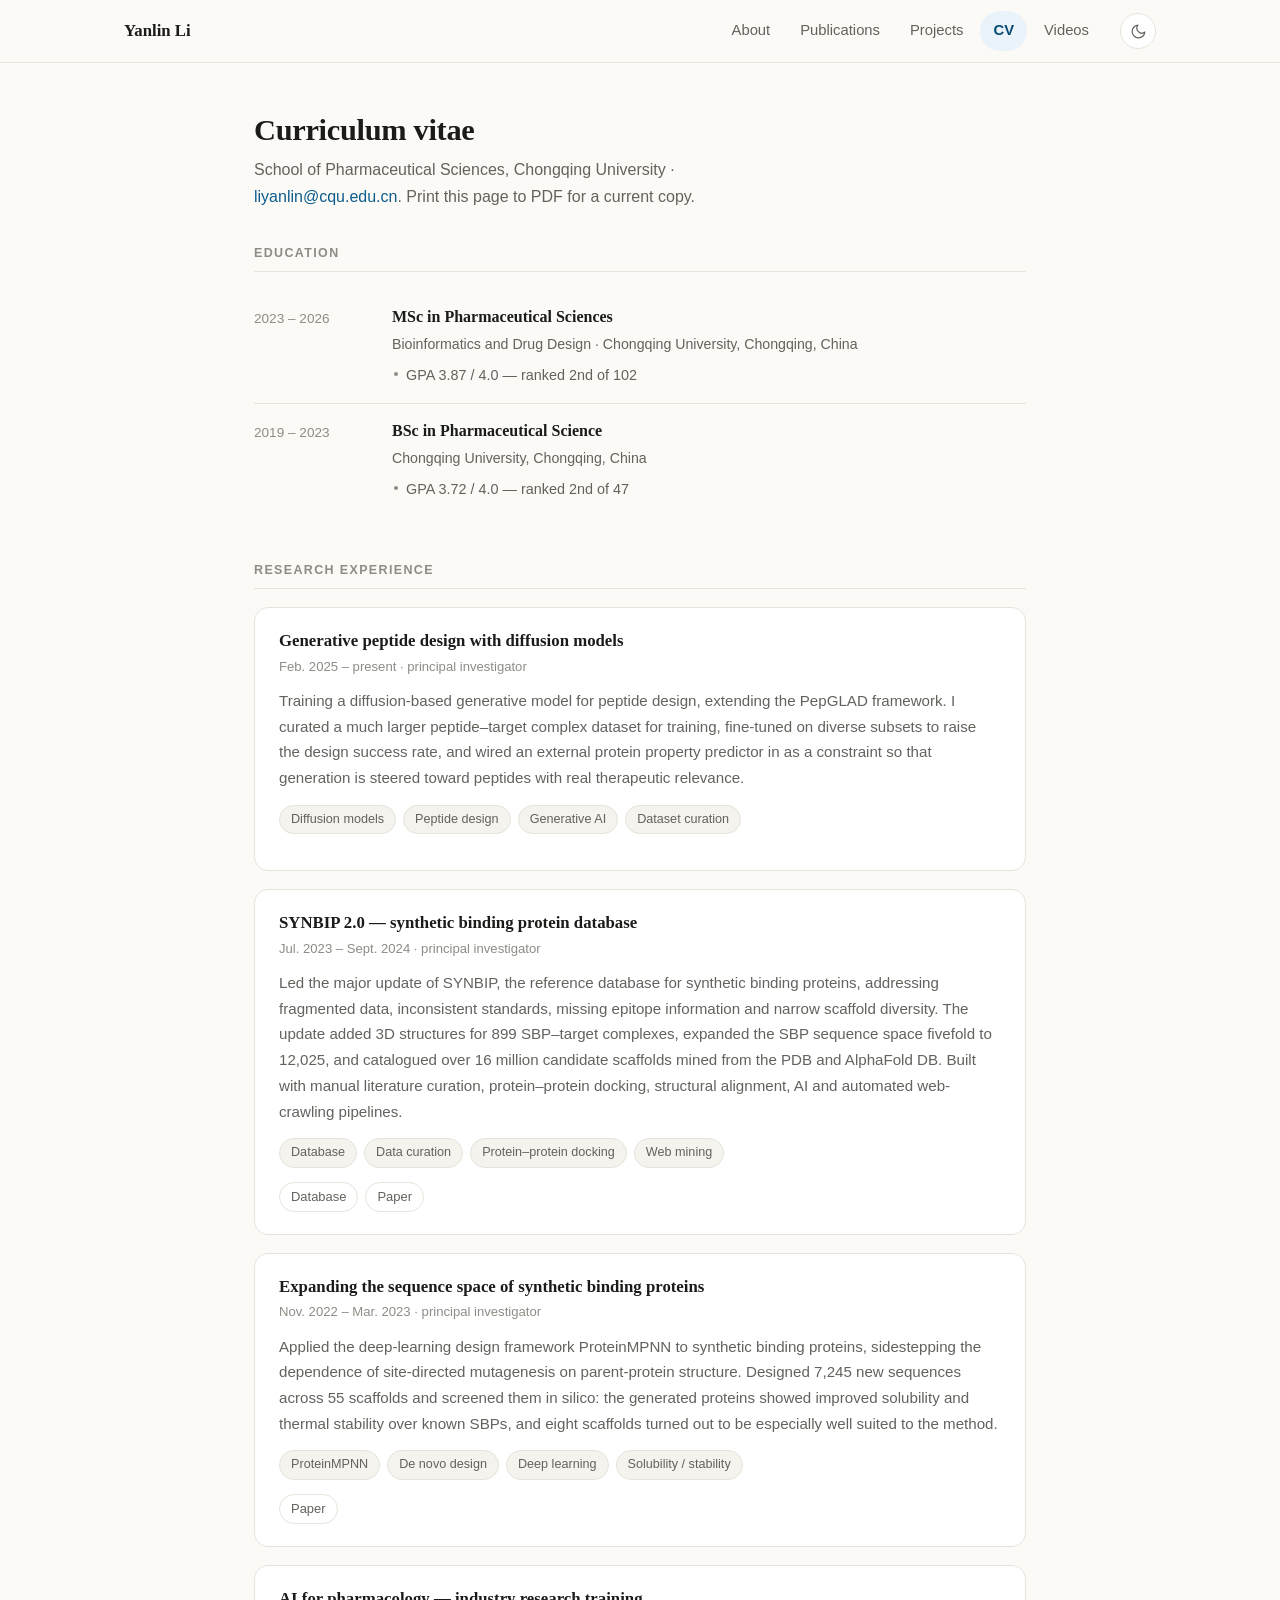
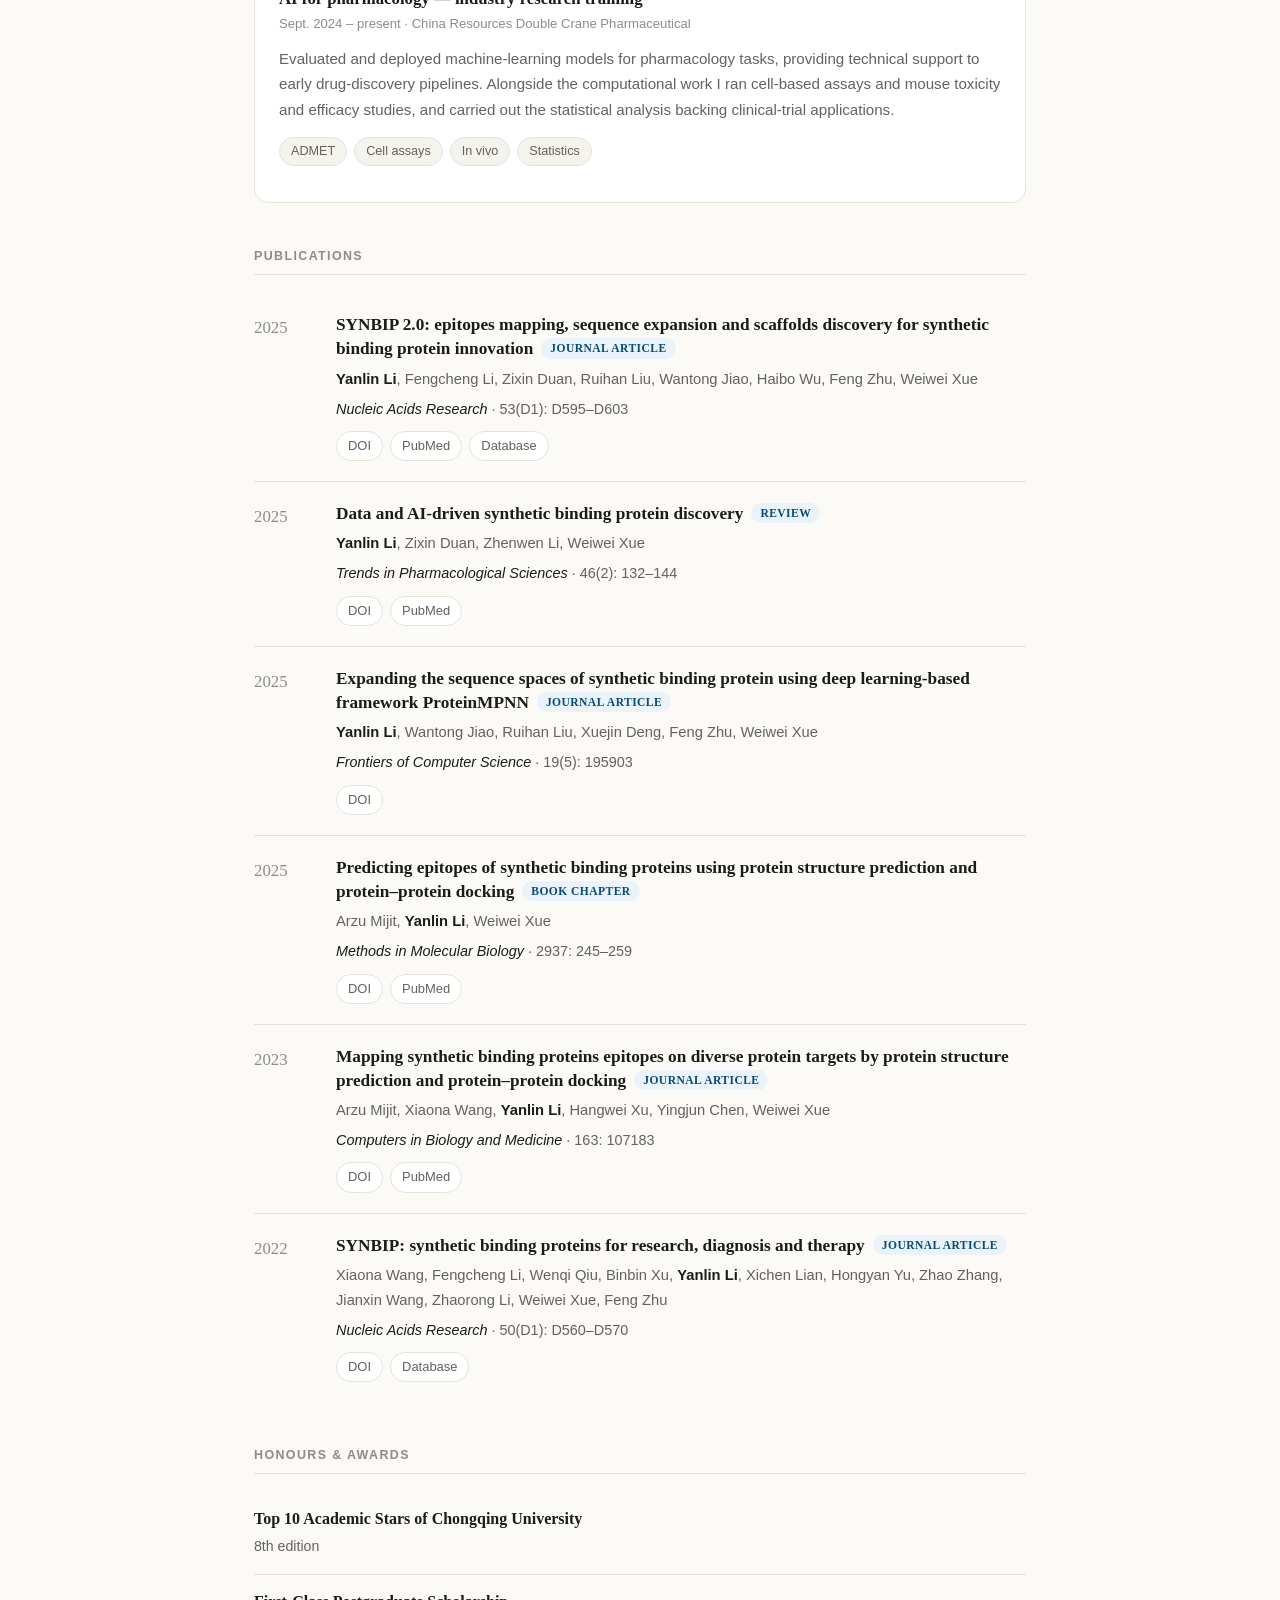
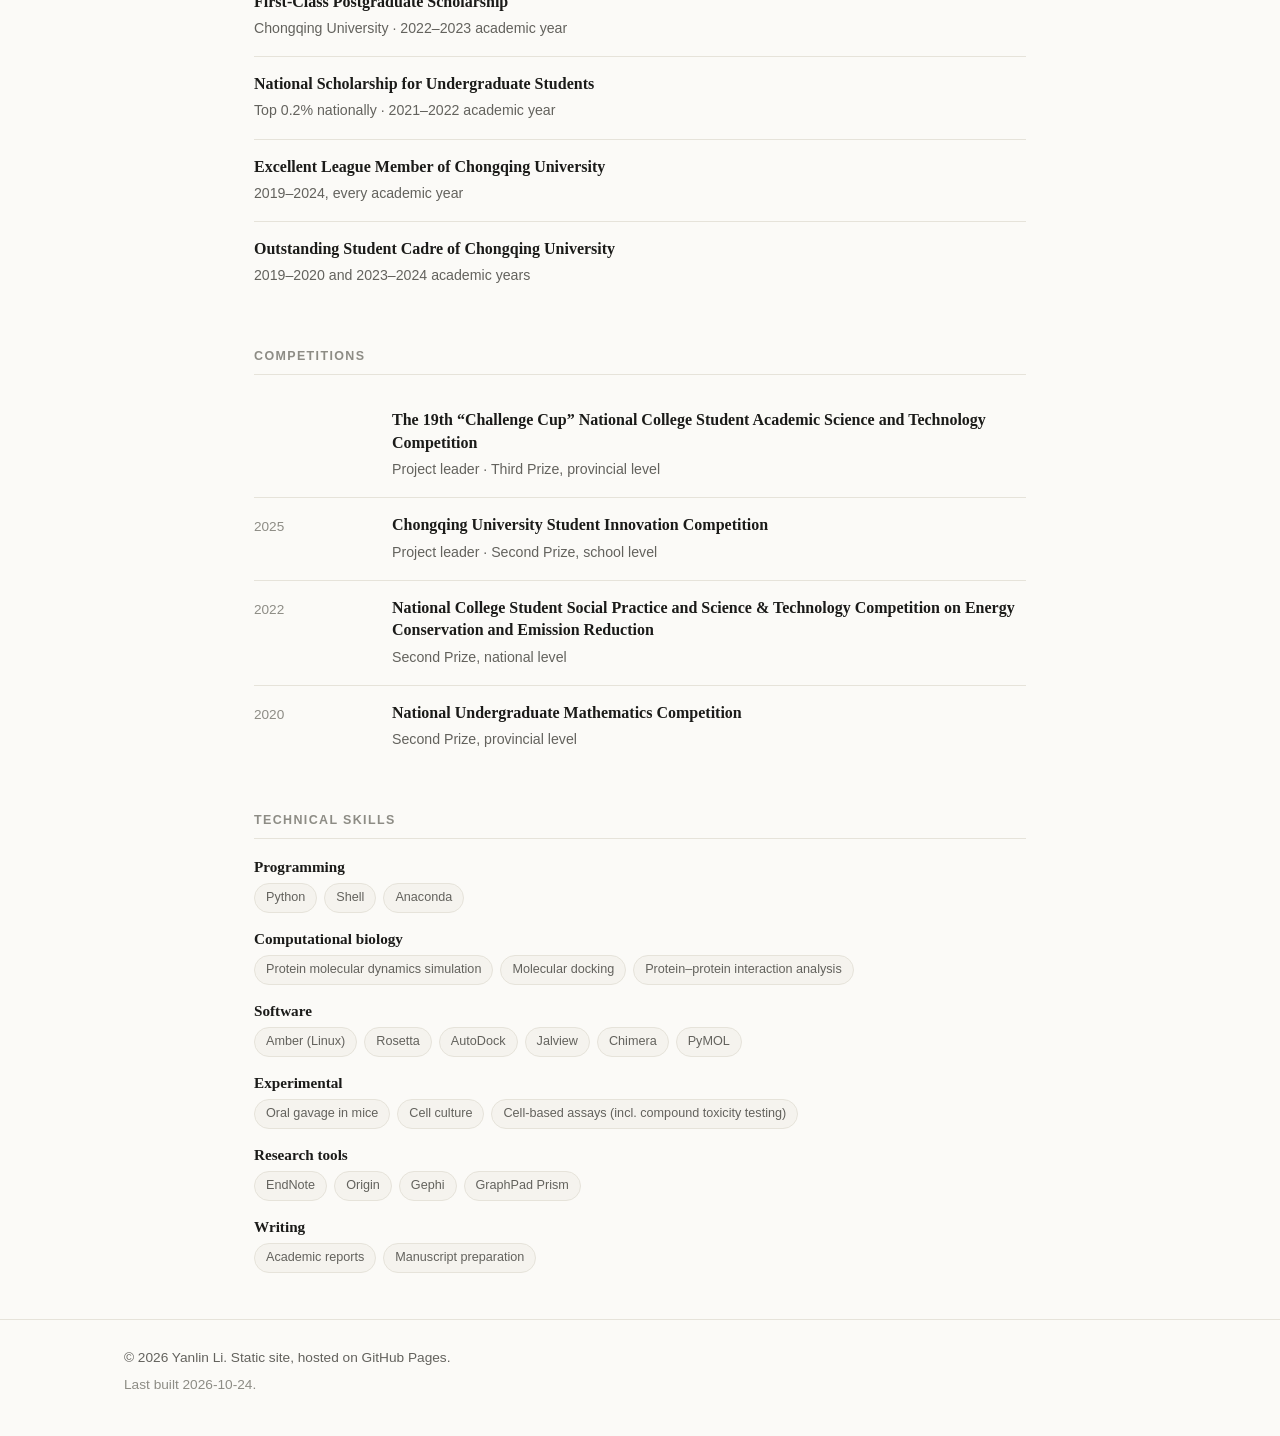
==== cv.html @ 5ea38947 "Academic homepage: About, Publications, Projects, CV, Videos" ====
<!DOCTYPE html>
<html lang="en">
<head>
<meta charset="utf-8">
<meta name="viewport" content="width=device-width, initial-scale=1">
<title>CV — Yanlin Li</title>
<meta name="description" content="Yanlin Li — computational protein and peptide design at Chongqing University. Generative models, synthetic binding proteins, and structure-based drug discovery.">
<meta name="author" content="Yanlin Li">
<meta property="og:type" content="website">
<meta property="og:title" content="CV — Yanlin Li">
<meta property="og:description" content="Yanlin Li — computational protein and peptide design at Chongqing University. Generative models, synthetic binding proteins, and structure-based drug discovery.">
<meta property="og:url" content="">
<meta name="twitter:card" content="summary">
<link rel="icon" href="assets/favicon.svg" type="image/svg+xml">
<link rel="stylesheet" href="assets/style.css">
<script type="application/ld+json">{"@context": "https://schema.org", "@type": "Person", "name": "Yanlin Li", "jobTitle": "Computational protein & peptide design · AI-driven drug discovery", "affiliation": {"@type": "Organization", "name": "School of Pharmaceutical Sciences, Chongqing University"}, "url": "", "email": "liyanlin@cqu.edu.cn", "knowsAbout": ["Generative models for protein and peptide design (diffusion models, ProteinMPNN)", "Synthetic binding proteins — scaffolds, epitopes and sequence space", "Protein structure prediction and protein–protein docking", "Bioinformatics database curation and automated data mining", "AI for early-stage drug discovery"]}</script>
<script>try{var t=localStorage.getItem("theme");if(t){document.documentElement.setAttribute("data-theme",t);}}catch(e){}</script>
</head>
<body>
<a class="skip" href="#main">Skip to content</a>
<header class="topbar">
  <div class="wrap topbar-inner">
    <a class="brand" href="index.html">Yanlin Li</a>
    <nav class="nav"><a href="index.html">About</a><a href="publications.html">Publications</a><a href="projects.html">Projects</a><a class="active" href="cv.html">CV</a><a href="videos.html">Videos</a></nav>
    <button class="theme-toggle" type="button" aria-label="Toggle colour theme">
      <svg class="i-moon" viewBox="0 0 24 24" aria-hidden="true"><path d="M21 12.8A9 9 0 1 1 11.2 3a7 7 0 0 0 9.8 9.8z"/></svg>
      <svg class="i-sun" viewBox="0 0 24 24" aria-hidden="true"><circle cx="12" cy="12" r="4.2"/><path d="M12 2v2.4M12 19.6V22M4.2 4.2l1.7 1.7M18.1 18.1l1.7 1.7M2 12h2.4M19.6 12H22M4.2 19.8l1.7-1.7M18.1 5.9l1.7-1.7"/></svg>
    </button>
  </div>
</header>
<div class="wrap narrow">
<div class="page-head"><h1>Curriculum vitae</h1><p>School of Pharmaceutical Sciences, Chongqing University · <a href="mailto:liyanlin@cqu.edu.cn">liyanlin@cqu.edu.cn</a>. Print this page to PDF for a current copy.</p></div>
<main id="main">
<section class="section"><h2>Education</h2><ul class="entry-list"><li class="entry"><div class="entry-left">2023 – 2026</div><div><p class="entry-title">MSc in Pharmaceutical Sciences</p><p class="entry-meta">Bioinformatics and Drug Design · Chongqing University, Chongqing, China</p><ul class="entry-details"><li>GPA 3.87 / 4.0 — ranked 2nd of 102</li></ul></div></li><li class="entry"><div class="entry-left">2019 – 2023</div><div><p class="entry-title">BSc in Pharmaceutical Science</p><p class="entry-meta">Chongqing University, Chongqing, China</p><ul class="entry-details"><li>GPA 3.72 / 4.0 — ranked 2nd of 47</li></ul></div></li></ul></section>
<section class="section"><h2>Research experience</h2><div class="cards">
<article class="card">
  <h3>Generative peptide design with diffusion models</h3>
  <p class="period">Feb. 2025 – present · principal investigator</p>
  <p>Training a diffusion-based generative model for peptide design, extending the PepGLAD framework. I curated a much larger peptide–target complex dataset for training, fine-tuned on diverse subsets to raise the design success rate, and wired an external protein property predictor in as a constraint so that generation is steered toward peptides with real therapeutic relevance.</p>
  <ul class="tags"><li>Diffusion models</li><li>Peptide design</li><li>Generative AI</li><li>Dataset curation</li></ul>
  
</article>
<article class="card">
  <h3>SYNBIP 2.0 — synthetic binding protein database</h3>
  <p class="period">Jul. 2023 – Sept. 2024 · principal investigator</p>
  <p>Led the major update of SYNBIP, the reference database for synthetic binding proteins, addressing fragmented data, inconsistent standards, missing epitope information and narrow scaffold diversity. The update added 3D structures for 899 SBP–target complexes, expanded the SBP sequence space fivefold to 12,025, and catalogued over 16 million candidate scaffolds mined from the PDB and AlphaFold DB. Built with manual literature curation, protein–protein docking, structural alignment, AI and automated web-crawling pipelines.</p>
  <ul class="tags"><li>Database</li><li>Data curation</li><li>Protein–protein docking</li><li>Web mining</li></ul>
  <div class="pub-links"><a href="https://synbip.idrblab.net/" target="_blank" rel="noopener">Database</a><a href="https://doi.org/10.1093/nar/gkae893" target="_blank" rel="noopener">Paper</a></div>
</article>
<article class="card">
  <h3>Expanding the sequence space of synthetic binding proteins</h3>
  <p class="period">Nov. 2022 – Mar. 2023 · principal investigator</p>
  <p>Applied the deep-learning design framework ProteinMPNN to synthetic binding proteins, sidestepping the dependence of site-directed mutagenesis on parent-protein structure. Designed 7,245 new sequences across 55 scaffolds and screened them in silico: the generated proteins showed improved solubility and thermal stability over known SBPs, and eight scaffolds turned out to be especially well suited to the method.</p>
  <ul class="tags"><li>ProteinMPNN</li><li>De novo design</li><li>Deep learning</li><li>Solubility / stability</li></ul>
  <div class="pub-links"><a href="https://doi.org/10.1007/s11704-024-31060-3" target="_blank" rel="noopener">Paper</a></div>
</article>
<article class="card">
  <h3>AI for pharmacology — industry research training</h3>
  <p class="period">Sept. 2024 – present · China Resources Double Crane Pharmaceutical</p>
  <p>Evaluated and deployed machine-learning models for pharmacology tasks, providing technical support to early drug-discovery pipelines. Alongside the computational work I ran cell-based assays and mouse toxicity and efficacy studies, and carried out the statistical analysis backing clinical-trial applications.</p>
  <ul class="tags"><li>ADMET</li><li>Cell assays</li><li>In vivo</li><li>Statistics</li></ul>
  
</article>
</div></section>
<section class="section"><h2>Publications</h2><ul class="pub-list">
<li class="pub">
  <div class="pub-year">2025</div>
  <div>
    <p class="pub-title">SYNBIP 2.0: epitopes mapping, sequence expansion and scaffolds discovery for synthetic binding protein innovation<span class="pub-badge">Journal article</span></p>
    <p class="pub-authors"><strong>Yanlin Li</strong>, Fengcheng Li, Zixin Duan, Ruihan Liu, Wantong Jiao, Haibo Wu, Feng Zhu, Weiwei Xue</p>
    <p class="pub-venue"><em>Nucleic Acids Research</em> · 53(D1): D595–D603</p>
    <div class="pub-links"><a href="https://doi.org/10.1093/nar/gkae893" target="_blank" rel="noopener">DOI</a><a href="https://pubmed.ncbi.nlm.nih.gov/39413165/" target="_blank" rel="noopener">PubMed</a><a href="https://idrblab.org/synbip/" target="_blank" rel="noopener">Database</a></div>
  </div>
</li>
<li class="pub">
  <div class="pub-year">2025</div>
  <div>
    <p class="pub-title">Data and AI-driven synthetic binding protein discovery<span class="pub-badge">Review</span></p>
    <p class="pub-authors"><strong>Yanlin Li</strong>, Zixin Duan, Zhenwen Li, Weiwei Xue</p>
    <p class="pub-venue"><em>Trends in Pharmacological Sciences</em> · 46(2): 132–144</p>
    <div class="pub-links"><a href="https://doi.org/10.1016/j.tips.2024.12.002" target="_blank" rel="noopener">DOI</a><a href="https://pubmed.ncbi.nlm.nih.gov/39755458/" target="_blank" rel="noopener">PubMed</a></div>
  </div>
</li>
<li class="pub">
  <div class="pub-year">2025</div>
  <div>
    <p class="pub-title">Expanding the sequence spaces of synthetic binding protein using deep learning-based framework ProteinMPNN<span class="pub-badge">Journal article</span></p>
    <p class="pub-authors"><strong>Yanlin Li</strong>, Wantong Jiao, Ruihan Liu, Xuejin Deng, Feng Zhu, Weiwei Xue</p>
    <p class="pub-venue"><em>Frontiers of Computer Science</em> · 19(5): 195903</p>
    <div class="pub-links"><a href="https://doi.org/10.1007/s11704-024-31060-3" target="_blank" rel="noopener">DOI</a></div>
  </div>
</li>
<li class="pub">
  <div class="pub-year">2025</div>
  <div>
    <p class="pub-title">Predicting epitopes of synthetic binding proteins using protein structure prediction and protein–protein docking<span class="pub-badge">Book chapter</span></p>
    <p class="pub-authors">Arzu Mijit, <strong>Yanlin Li</strong>, Weiwei Xue</p>
    <p class="pub-venue"><em>Methods in Molecular Biology</em> · 2937: 245–259</p>
    <div class="pub-links"><a href="https://doi.org/10.1007/978-1-0716-4591-8_15" target="_blank" rel="noopener">DOI</a><a href="https://pubmed.ncbi.nlm.nih.gov/40593425/" target="_blank" rel="noopener">PubMed</a></div>
  </div>
</li>
<li class="pub">
  <div class="pub-year">2023</div>
  <div>
    <p class="pub-title">Mapping synthetic binding proteins epitopes on diverse protein targets by protein structure prediction and protein–protein docking<span class="pub-badge">Journal article</span></p>
    <p class="pub-authors">Arzu Mijit, Xiaona Wang, <strong>Yanlin Li</strong>, Hangwei Xu, Yingjun Chen, Weiwei Xue</p>
    <p class="pub-venue"><em>Computers in Biology and Medicine</em> · 163: 107183</p>
    <div class="pub-links"><a href="https://doi.org/10.1016/j.compbiomed.2023.107183" target="_blank" rel="noopener">DOI</a><a href="https://pubmed.ncbi.nlm.nih.gov/37352638/" target="_blank" rel="noopener">PubMed</a></div>
  </div>
</li>
<li class="pub">
  <div class="pub-year">2022</div>
  <div>
    <p class="pub-title">SYNBIP: synthetic binding proteins for research, diagnosis and therapy<span class="pub-badge">Journal article</span></p>
    <p class="pub-authors">Xiaona Wang, Fengcheng Li, Wenqi Qiu, Binbin Xu, <strong>Yanlin Li</strong>, Xichen Lian, Hongyan Yu, Zhao Zhang, Jianxin Wang, Zhaorong Li, Weiwei Xue, Feng Zhu</p>
    <p class="pub-venue"><em>Nucleic Acids Research</em> · 50(D1): D560–D570</p>
    <div class="pub-links"><a href="https://doi.org/10.1093/nar/gkab926" target="_blank" rel="noopener">DOI</a><a href="https://idrblab.org/synbip/" target="_blank" rel="noopener">Database</a></div>
  </div>
</li>
</ul></section>
<section class="section"><h2>Honours &amp; awards</h2><ul class="entry-list no-left"><li class="entry"><div><p class="entry-title">Top 10 Academic Stars of Chongqing University</p><p class="entry-meta">8th edition</p></div></li><li class="entry"><div><p class="entry-title">First-Class Postgraduate Scholarship</p><p class="entry-meta">Chongqing University · 2022–2023 academic year</p></div></li><li class="entry"><div><p class="entry-title">National Scholarship for Undergraduate Students</p><p class="entry-meta">Top 0.2% nationally · 2021–2022 academic year</p></div></li><li class="entry"><div><p class="entry-title">Excellent League Member of Chongqing University</p><p class="entry-meta">2019–2024, every academic year</p></div></li><li class="entry"><div><p class="entry-title">Outstanding Student Cadre of Chongqing University</p><p class="entry-meta">2019–2020 and 2023–2024 academic years</p></div></li></ul></section>
<section class="section"><h2>Competitions</h2><ul class="entry-list"><li class="entry"><div class="entry-left"></div><div><p class="entry-title">The 19th “Challenge Cup” National College Student Academic Science and Technology Competition</p><p class="entry-meta">Project leader · Third Prize, provincial level</p></div></li><li class="entry"><div class="entry-left">2025</div><div><p class="entry-title">Chongqing University Student Innovation Competition</p><p class="entry-meta">Project leader · Second Prize, school level</p></div></li><li class="entry"><div class="entry-left">2022</div><div><p class="entry-title">National College Student Social Practice and Science &amp; Technology Competition on Energy Conservation and Emission Reduction</p><p class="entry-meta">Second Prize, national level</p></div></li><li class="entry"><div class="entry-left">2020</div><div><p class="entry-title">National Undergraduate Mathematics Competition</p><p class="entry-meta">Second Prize, provincial level</p></div></li></ul></section>
<section class="section"><h2>Technical skills</h2><div class="skill-row"><h3>Programming</h3><ul class="tags"><li>Python</li><li>Shell</li><li>Anaconda</li></ul></div><div class="skill-row"><h3>Computational biology</h3><ul class="tags"><li>Protein molecular dynamics simulation</li><li>Molecular docking</li><li>Protein–protein interaction analysis</li></ul></div><div class="skill-row"><h3>Software</h3><ul class="tags"><li>Amber (Linux)</li><li>Rosetta</li><li>AutoDock</li><li>Jalview</li><li>Chimera</li><li>PyMOL</li></ul></div><div class="skill-row"><h3>Experimental</h3><ul class="tags"><li>Oral gavage in mice</li><li>Cell culture</li><li>Cell-based assays (incl. compound toxicity testing)</li></ul></div><div class="skill-row"><h3>Research tools</h3><ul class="tags"><li>EndNote</li><li>Origin</li><li>Gephi</li><li>GraphPad Prism</li></ul></div><div class="skill-row"><h3>Writing</h3><ul class="tags"><li>Academic reports</li><li>Manuscript preparation</li></ul></div></section>
</main>
</div>
<footer class="footer">
  <div class="wrap">
    <p>© 2026 Yanlin Li. Static site, hosted on GitHub Pages.</p>
    <p class="dim">Last built 2026-10-24.</p>
  </div>
</footer>
<script src="assets/site.js"></script>
</body>
</html>
---- assets/style.css ----
/* ==========================================================================
   Academic homepage — style.css
   Colours, spacing and typography live here. Content lives in ../data/*.json
   ========================================================================== */

:root {
  --bg: #fbfaf7;
  --surface: #ffffff;
  --surface-2: #f5f3ee;
  --text: #1b1b19;
  --muted: #63625d;
  --faint: #8d8c85;
  --border: #e6e3da;
  --accent: #0d5c8c;
  --accent-ink: #084b73;
  --accent-soft: #eaf3f9;

  --font-sans: -apple-system, BlinkMacSystemFont, "Segoe UI", Roboto, "Helvetica Neue",
    "Noto Sans SC", "PingFang SC", "Microsoft YaHei", sans-serif;
  --font-serif: "Iowan Old Style", "Palatino Linotype", Palatino, Georgia,
    "Songti SC", "Noto Serif SC", serif;
  --font-mono: ui-monospace, SFMono-Regular, Menlo, Consolas, monospace;

  --wrap: 1080px;
  --radius: 14px;
  --radius-sm: 9px;
}

@media (prefers-color-scheme: dark) {
  :root:not([data-theme="light"]) {
    --bg: #14161a;
    --surface: #1b1e23;
    --surface-2: #22262c;
    --text: #e9e9e6;
    --muted: #a0a09a;
    --faint: #7e7e78;
    --border: #2c3037;
    --accent: #6db3e8;
    --accent-ink: #9ccdf2;
    --accent-soft: #17283a;
  }
}

[data-theme="dark"] {
  --bg: #14161a;
  --surface: #1b1e23;
  --surface-2: #22262c;
  --text: #e9e9e6;
  --muted: #a0a09a;
  --faint: #7e7e78;
  --border: #2c3037;
  --accent: #6db3e8;
  --accent-ink: #9ccdf2;
  --accent-soft: #17283a;
}

* { box-sizing: border-box; }

html { scroll-behavior: smooth; -webkit-text-size-adjust: 100%; }

body {
  margin: 0;
  background: var(--bg);
  color: var(--text);
  font-family: var(--font-sans);
  font-size: 16px;
  line-height: 1.7;
  -webkit-font-smoothing: antialiased;
}

a { color: var(--accent); text-decoration: none; }
a:hover { color: var(--accent-ink); text-decoration: underline; text-underline-offset: 3px; }

h1, h2, h3 { font-family: var(--font-serif); font-weight: 600; line-height: 1.28; margin: 0 0 .5em; }
h1 { font-size: 1.9rem; letter-spacing: -0.01em; }
h2 { font-size: 1.25rem; }
h3 { font-size: 1.05rem; }

p { margin: 0 0 1em; }

.wrap { max-width: var(--wrap); margin: 0 auto; padding: 0 24px; }
.wrap.narrow { max-width: 820px; }

.skip {
  position: absolute; left: -9999px; top: 0;
  background: var(--surface); padding: 10px 16px; border-radius: var(--radius-sm); z-index: 50;
}
.skip:focus { left: 12px; top: 12px; }

/* ---------------------------------------------------------------- top bar */

.topbar {
  position: sticky; top: 0; z-index: 20;
  background: color-mix(in srgb, var(--bg) 88%, transparent);
  backdrop-filter: saturate(180%) blur(12px);
  border-bottom: 1px solid var(--border);
}
.topbar-inner { display: flex; align-items: center; gap: 18px; height: 62px; }

.brand {
  font-family: var(--font-serif); font-size: 1.05rem; font-weight: 600;
  color: var(--text); white-space: nowrap;
}
.brand:hover { color: var(--accent); text-decoration: none; }

.nav { margin-left: auto; display: flex; gap: 4px; flex-wrap: wrap; }
.nav a {
  padding: 7px 13px; border-radius: 999px; font-size: .925rem;
  color: var(--muted); white-space: nowrap;
}
.nav a:hover { background: var(--surface-2); color: var(--text); text-decoration: none; }
.nav a.active { background: var(--accent-soft); color: var(--accent-ink); font-weight: 600; }

.theme-toggle {
  flex: none; width: 36px; height: 36px; border-radius: 50%;
  border: 1px solid var(--border); background: var(--surface); color: var(--muted);
  display: grid; place-items: center; cursor: pointer; padding: 0;
}
.theme-toggle:hover { color: var(--text); border-color: var(--muted); }
.theme-toggle svg { width: 17px; height: 17px; fill: none; stroke: currentColor; stroke-width: 1.7; stroke-linecap: round; stroke-linejoin: round; }
.theme-toggle .i-sun { display: none; }
.theme-toggle .i-moon { display: block; }
[data-theme="dark"] .theme-toggle .i-sun { display: block; }
[data-theme="dark"] .theme-toggle .i-moon { display: none; }

/* ---------------------------------------------------------- page layout */

.layout {
  display: grid; grid-template-columns: 260px minmax(0, 1fr);
  gap: 56px; padding-top: 48px; padding-bottom: 72px; align-items: start;
}

.sidebar {
  position: sticky; top: 92px;
  border: 1px solid var(--border); background: var(--surface);
  border-radius: var(--radius); padding: 26px 22px;
}

.avatar {
  width: 108px; height: 108px; border-radius: 50%;
  display: block; margin: 0 auto 18px; object-fit: cover;
  border: 1px solid var(--border); background: var(--surface-2);
}

.side-name { font-family: var(--font-serif); font-size: 1.3rem; text-align: center; margin: 0 0 2px; }
.side-name-zh { text-align: center; color: var(--faint); font-size: .95rem; margin: 0 0 12px; }
.side-role { text-align: center; font-size: .9rem; color: var(--muted); margin: 0 0 14px; line-height: 1.5; }
.side-meta { list-style: none; margin: 0 0 18px; padding: 14px 0 0; border-top: 1px solid var(--border); }
.side-meta li { font-size: .875rem; color: var(--muted); display: flex; gap: 8px; margin-bottom: 6px; }
.side-meta li span:first-child { color: var(--faint); flex: none; width: 68px; }
.side-meta a { color: var(--muted); }
.side-meta a:hover { color: var(--accent); }

.side-links { display: flex; flex-direction: column; gap: 7px; }

.link-pill {
  display: block; text-align: center;
  padding: 8px 12px; border-radius: var(--radius-sm);
  border: 1px solid var(--border); background: var(--surface-2);
  font-size: .885rem; color: var(--text);
}
.link-pill:hover { border-color: var(--accent); color: var(--accent-ink); background: var(--accent-soft); text-decoration: none; }

/* ----------------------------------------------------------- home main */

.page-head { padding-top: 48px; margin-bottom: 36px; }
.page-head h1 { margin-bottom: 6px; }
.page-head p { color: var(--muted); margin: 0; max-width: 60ch; }

.section { margin-bottom: 46px; }
.section > h2 {
  font-size: .78rem; font-family: var(--font-sans); font-weight: 700;
  letter-spacing: .11em; text-transform: uppercase; color: var(--faint);
  margin: 0 0 18px; padding-bottom: 9px; border-bottom: 1px solid var(--border);
}

.lede { font-size: 1.06rem; }

.tags { display: flex; flex-wrap: wrap; gap: 7px; margin: 0 0 4px; padding: 0; list-style: none; }
.tags li, .tag {
  font-size: .79rem; color: var(--muted);
  background: var(--surface-2); border: 1px solid var(--border);
  padding: 3px 11px; border-radius: 999px;
}

/* news */
.news { list-style: none; margin: 0; padding: 0; }
.news li { display: flex; gap: 16px; padding: 9px 0; border-bottom: 1px dashed var(--border); font-size: .945rem; }
.news li:last-child { border-bottom: 0; }
.news .date { flex: none; width: 92px; color: var(--faint); font-size: .85rem; font-variant-numeric: tabular-nums; }

/* ------------------------------------------------------- publications */

.pub-list { list-style: none; margin: 0; padding: 0; }

.pub {
  display: grid; grid-template-columns: 62px minmax(0, 1fr);
  gap: 20px; padding: 20px 0; border-bottom: 1px solid var(--border);
}
.pub:last-child { border-bottom: 0; }
.pub-year { font-family: var(--font-serif); font-size: 1.05rem; color: var(--faint); padding-top: 1px; }
.pub-title { font-family: var(--font-serif); font-size: 1.08rem; font-weight: 600; margin: 0 0 5px; line-height: 1.4; }
.pub-authors { font-size: .92rem; color: var(--muted); margin: 0 0 5px; }
.pub-authors strong { color: var(--text); font-weight: 600; }
.pub-venue { font-size: .9rem; color: var(--muted); margin: 0 0 10px; }
.pub-venue em { font-style: italic; color: var(--text); }
.pub-links { display: flex; flex-wrap: wrap; gap: 7px; }
.pub-links a {
  font-size: .81rem; padding: 3px 11px; border-radius: 999px;
  border: 1px solid var(--border); background: var(--surface); color: var(--muted);
}
.pub-links a:hover { border-color: var(--accent); color: var(--accent-ink); background: var(--accent-soft); text-decoration: none; }
.pub-badge {
  display: inline-block; font-size: .72rem; letter-spacing: .04em; text-transform: uppercase;
  color: var(--accent-ink); background: var(--accent-soft); border-radius: 999px;
  padding: 2px 9px; margin-left: 8px; vertical-align: 2px;
}

/* ----------------------------------------------------------- projects */

.cards { display: grid; gap: 18px; }
.card {
  border: 1px solid var(--border); background: var(--surface);
  border-radius: var(--radius); padding: 22px 24px;
}
.card h3 { margin: 0 0 4px; }
.card .period { font-size: .82rem; color: var(--faint); margin: 0 0 10px; font-variant-numeric: tabular-nums; }
.card p { font-size: .945rem; color: var(--muted); margin: 0 0 14px; }
.card .tags { margin-bottom: 14px; }
.card .pub-links { margin: 0; }

/* ------------------------------------------------------------- videos */

.video-grid { display: grid; grid-template-columns: repeat(2, minmax(0, 1fr)); gap: 22px; }

.video { border: 1px solid var(--border); background: var(--surface); border-radius: var(--radius); overflow: hidden; }

.video-embed {
  position: relative; aspect-ratio: 16 / 9; background: var(--surface-2);
  display: grid; place-items: center; cursor: pointer; border: 0; width: 100%; padding: 0;
}
.video-embed img { position: absolute; inset: 0; width: 100%; height: 100%; object-fit: cover; }
.video-embed iframe { position: absolute; inset: 0; width: 100%; height: 100%; border: 0; }
.video-play {
  position: relative; z-index: 2; width: 56px; height: 56px; border-radius: 50%;
  background: rgba(255, 255, 255, .92); display: grid; place-items: center;
  border: 0; cursor: pointer; padding: 0;
}
.video-play svg { width: 20px; height: 20px; fill: #1b1b19; margin-left: 3px; }
.video:hover .video-play { background: #fff; }
.video-body { padding: 16px 18px 18px; }
.video-body h3 { font-size: 1rem; margin: 0 0 6px; }
.video-body p { font-size: .9rem; color: var(--muted); margin: 0 0 10px; }
.video-meta { font-size: .8rem; color: var(--faint); display: flex; justify-content: space-between; gap: 10px; }
.video-note {
  position: absolute; inset: auto 0 auto 0; text-align: center; z-index: 1;
  font-size: .8rem; color: var(--faint); padding: 0 20px;
}

.empty { color: var(--faint); font-size: .95rem; font-style: italic; }

/* ------------------------------------------------------- cv timeline */

.entry-list { list-style: none; margin: 0; padding: 0; }
.entry {
  display: grid; grid-template-columns: 118px minmax(0, 1fr);
  gap: 20px; padding: 16px 0; border-bottom: 1px solid var(--border);
}
.entry:last-child { border-bottom: 0; }
.entry-list.no-left .entry { grid-template-columns: 1fr; }
.entry-left { font-size: .85rem; color: var(--faint); font-variant-numeric: tabular-nums; padding-top: 3px; line-height: 1.5; }
.entry-title { font-family: var(--font-serif); font-size: 1rem; font-weight: 600; margin: 0 0 3px; line-height: 1.4; }
.entry-meta { font-size: .885rem; color: var(--muted); margin: 0; }
.entry-details { list-style: none; margin: 7px 0 0; padding: 0; }
.entry-details li { font-size: .9rem; color: var(--muted); padding-left: 14px; position: relative; }
.entry-details li::before {
  content: ""; position: absolute; left: 2px; top: .68em;
  width: 4px; height: 4px; border-radius: 50%; background: var(--faint);
}

.skill-row { margin-bottom: 16px; }
.skill-row h3 { font-size: .95rem; margin: 0 0 7px; }

@media (max-width: 620px) {
  .entry { grid-template-columns: 1fr; gap: 4px; }
}

/* ------------------------------------------------------------- footer */

.footer { border-top: 1px solid var(--border); padding: 26px 0 40px; margin-top: 20px; }
.footer p { margin: 0; font-size: .855rem; color: var(--muted); }
.footer .dim { color: var(--faint); margin-top: 4px; }

/* ---------------------------------------------------------- responsive */

@media (max-width: 900px) {
  .layout { grid-template-columns: 1fr; gap: 34px; padding-top: 30px; }
  .sidebar { position: static; }
  .avatar { width: 92px; height: 92px; }
  .video-grid { grid-template-columns: 1fr; }
}

@media (max-width: 620px) {
  body { font-size: 15.5px; }
  .topbar-inner { height: auto; padding: 10px 0; flex-wrap: wrap; gap: 8px; }
  .nav { margin-left: 0; width: 100%; order: 3; }
  .nav a { padding: 6px 11px; font-size: .88rem; }
  .theme-toggle { margin-left: auto; }
  .pub { grid-template-columns: 1fr; gap: 6px; }
  .pub-year { font-size: .9rem; }
  .wrap { padding: 0 18px; }
  h1 { font-size: 1.6rem; }
}

@media print {
  .topbar, .theme-toggle, .footer, .skip { display: none; }
  body { background: #fff; font-size: 11.5pt; }
  .layout { grid-template-columns: 1fr; }
  .wrap, .wrap.narrow { max-width: none; padding: 0; }
  .page-head { padding-top: 0; }
  .section { margin-bottom: 22px; break-inside: auto; }
  .section > h2 { font-size: .72rem; }
  .entry, .pub, .card { break-inside: avoid; }
  .card, .sidebar, .video { border-color: #ccc; }
  a { color: inherit; text-decoration: none; }
}
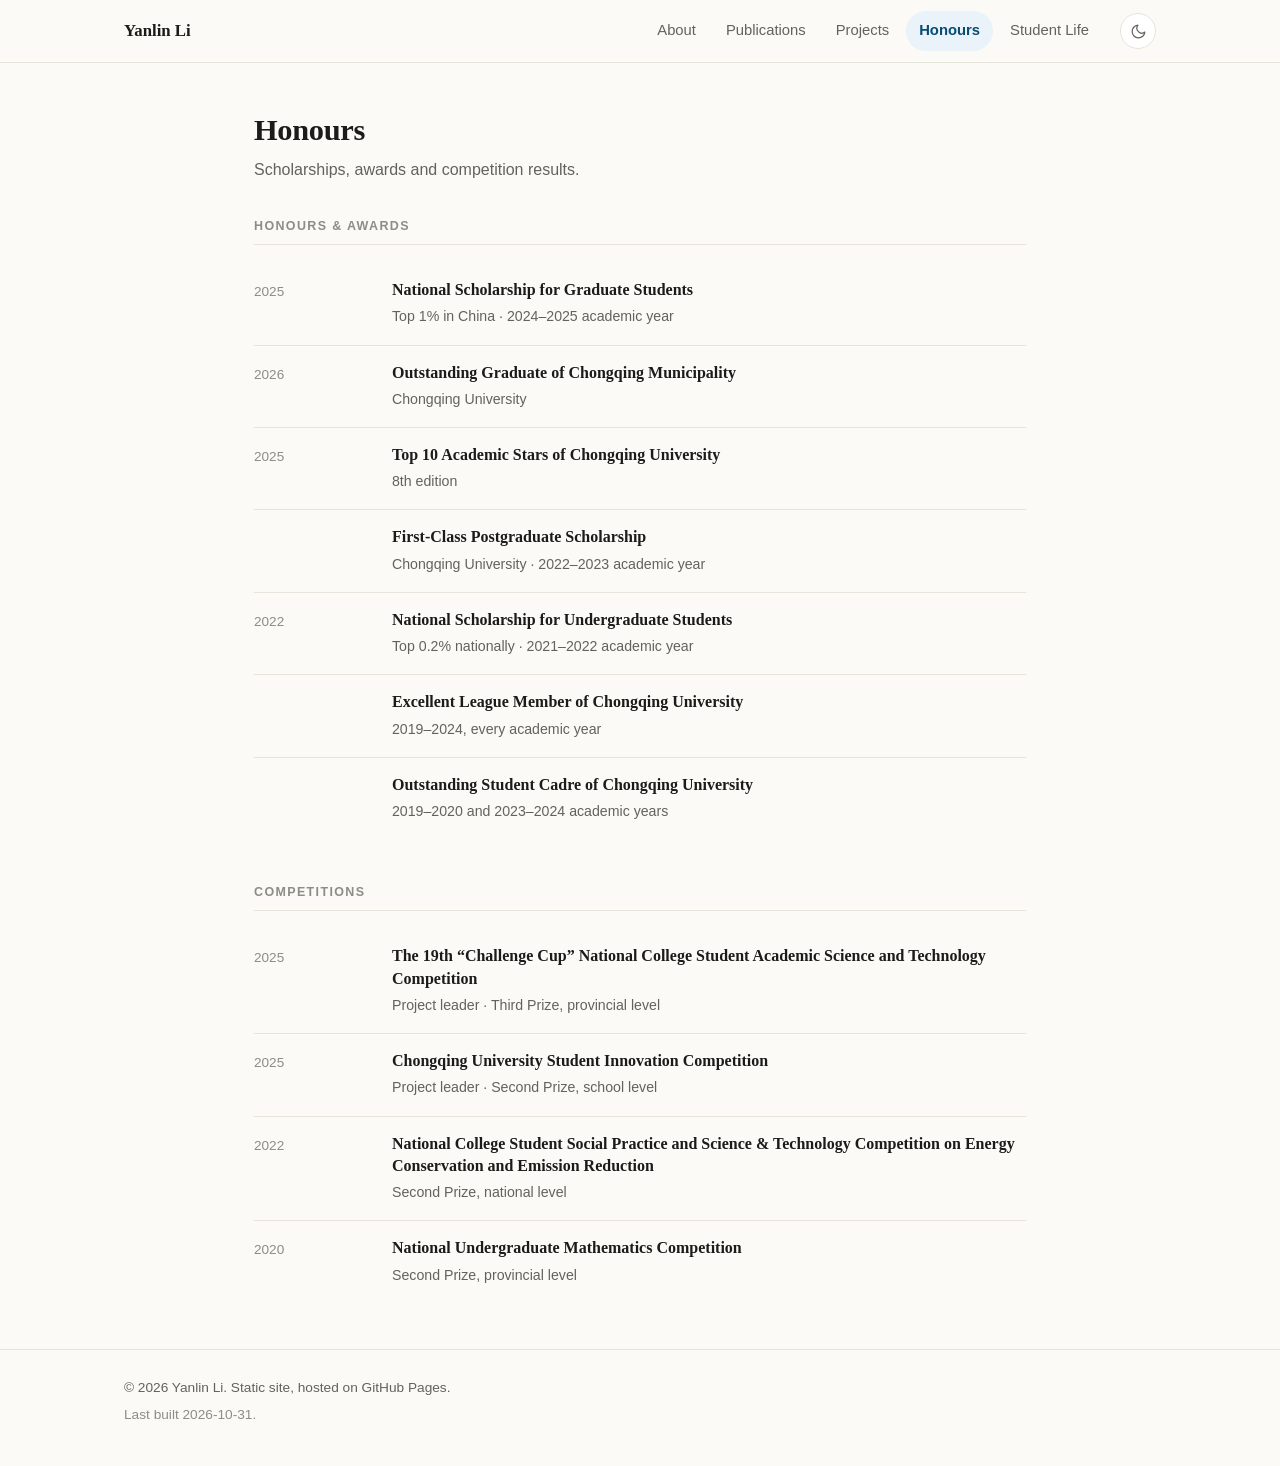
==== commit d0c0b1f1: "Academic homepage: About, Publications, Projects, CV, Videos" ====
--- a/cv.html
+++ b/cv.html
@@ -3,17 +3,17 @@
 <head>
 <meta charset="utf-8">
 <meta name="viewport" content="width=device-width, initial-scale=1">
-<title>CV — Yanlin Li</title>
+<title>Honours — Yanlin Li</title>
 <meta name="description" content="Yanlin Li — computational protein and peptide design at Chongqing University. Generative models, synthetic binding proteins, and structure-based drug discovery.">
 <meta name="author" content="Yanlin Li">
 <meta property="og:type" content="website">
-<meta property="og:title" content="CV — Yanlin Li">
+<meta property="og:title" content="Honours — Yanlin Li">
 <meta property="og:description" content="Yanlin Li — computational protein and peptide design at Chongqing University. Generative models, synthetic binding proteins, and structure-based drug discovery.">
-<meta property="og:url" content="">
+<meta property="og:url" content="https://yanlinlx.github.io">
 <meta name="twitter:card" content="summary">
 <link rel="icon" href="assets/favicon.svg" type="image/svg+xml">
 <link rel="stylesheet" href="assets/style.css">
-<script type="application/ld+json">{"@context": "https://schema.org", "@type": "Person", "name": "Yanlin Li", "jobTitle": "Computational protein & peptide design · AI-driven drug discovery", "affiliation": {"@type": "Organization", "name": "School of Pharmaceutical Sciences, Chongqing University"}, "url": "", "email": "liyanlin@cqu.edu.cn", "knowsAbout": ["Generative models for protein and peptide design (diffusion models, ProteinMPNN)", "Synthetic binding proteins — scaffolds, epitopes and sequence space", "Protein structure prediction and protein–protein docking", "Bioinformatics database curation and automated data mining", "AI for early-stage drug discovery"]}</script>
+<script type="application/ld+json">{"@context": "https://schema.org", "@type": "Person", "name": "Yanlin Li", "jobTitle": "Computational protein & peptide design · AI-driven drug discovery", "affiliation": {"@type": "Organization", "name": "School of Pharmaceutical Sciences, Chongqing University"}, "url": "https://yanlinlx.github.io", "email": "liyanlin@cqu.edu.cn", "knowsAbout": ["Generative models for protein and peptide design (diffusion models, ProteinMPNN)", "Synthetic binding proteins — scaffolds, epitopes and sequence space", "Protein structure prediction and protein–protein docking", "Bioinformatics database curation and automated data mining", "AI for early-stage drug discovery"]}</script>
 <script>try{var t=localStorage.getItem("theme");if(t){document.documentElement.setAttribute("data-theme",t);}}catch(e){}</script>
 </head>
 <body>
@@ -21,7 +21,7 @@
 <header class="topbar">
   <div class="wrap topbar-inner">
     <a class="brand" href="index.html">Yanlin Li</a>
-    <nav class="nav"><a href="index.html">About</a><a href="publications.html">Publications</a><a href="projects.html">Projects</a><a class="active" href="cv.html">CV</a><a href="videos.html">Videos</a></nav>
+    <nav class="nav"><a href="index.html">About</a><a href="publications.html">Publications</a><a href="projects.html">Projects</a><a class="active" href="cv.html">Honours</a><a href="studentlife.html">Student Life</a></nav>
     <button class="theme-toggle" type="button" aria-label="Toggle colour theme">
       <svg class="i-moon" viewBox="0 0 24 24" aria-hidden="true"><path d="M21 12.8A9 9 0 1 1 11.2 3a7 7 0 0 0 9.8 9.8z"/></svg>
       <svg class="i-sun" viewBox="0 0 24 24" aria-hidden="true"><circle cx="12" cy="12" r="4.2"/><path d="M12 2v2.4M12 19.6V22M4.2 4.2l1.7 1.7M18.1 18.1l1.7 1.7M2 12h2.4M19.6 12H22M4.2 19.8l1.7-1.7M18.1 5.9l1.7-1.7"/></svg>
@@ -29,104 +29,16 @@
   </div>
 </header>
 <div class="wrap narrow">
-<div class="page-head"><h1>Curriculum vitae</h1><p>School of Pharmaceutical Sciences, Chongqing University · <a href="mailto:liyanlin@cqu.edu.cn">liyanlin@cqu.edu.cn</a>. Print this page to PDF for a current copy.</p></div>
+<div class="page-head"><h1>Honours</h1><p>Scholarships, awards and competition results.</p></div>
 <main id="main">
-<section class="section"><h2>Education</h2><ul class="entry-list"><li class="entry"><div class="entry-left">2023 – 2026</div><div><p class="entry-title">MSc in Pharmaceutical Sciences</p><p class="entry-meta">Bioinformatics and Drug Design · Chongqing University, Chongqing, China</p><ul class="entry-details"><li>GPA 3.87 / 4.0 — ranked 2nd of 102</li></ul></div></li><li class="entry"><div class="entry-left">2019 – 2023</div><div><p class="entry-title">BSc in Pharmaceutical Science</p><p class="entry-meta">Chongqing University, Chongqing, China</p><ul class="entry-details"><li>GPA 3.72 / 4.0 — ranked 2nd of 47</li></ul></div></li></ul></section>
-<section class="section"><h2>Research experience</h2><div class="cards">
-<article class="card">
-  <h3>Generative peptide design with diffusion models</h3>
-  <p class="period">Feb. 2025 – present · principal investigator</p>
-  <p>Training a diffusion-based generative model for peptide design, extending the PepGLAD framework. I curated a much larger peptide–target complex dataset for training, fine-tuned on diverse subsets to raise the design success rate, and wired an external protein property predictor in as a constraint so that generation is steered toward peptides with real therapeutic relevance.</p>
-  <ul class="tags"><li>Diffusion models</li><li>Peptide design</li><li>Generative AI</li><li>Dataset curation</li></ul>
-  
-</article>
-<article class="card">
-  <h3>SYNBIP 2.0 — synthetic binding protein database</h3>
-  <p class="period">Jul. 2023 – Sept. 2024 · principal investigator</p>
-  <p>Led the major update of SYNBIP, the reference database for synthetic binding proteins, addressing fragmented data, inconsistent standards, missing epitope information and narrow scaffold diversity. The update added 3D structures for 899 SBP–target complexes, expanded the SBP sequence space fivefold to 12,025, and catalogued over 16 million candidate scaffolds mined from the PDB and AlphaFold DB. Built with manual literature curation, protein–protein docking, structural alignment, AI and automated web-crawling pipelines.</p>
-  <ul class="tags"><li>Database</li><li>Data curation</li><li>Protein–protein docking</li><li>Web mining</li></ul>
-  <div class="pub-links"><a href="https://synbip.idrblab.net/" target="_blank" rel="noopener">Database</a><a href="https://doi.org/10.1093/nar/gkae893" target="_blank" rel="noopener">Paper</a></div>
-</article>
-<article class="card">
-  <h3>Expanding the sequence space of synthetic binding proteins</h3>
-  <p class="period">Nov. 2022 – Mar. 2023 · principal investigator</p>
-  <p>Applied the deep-learning design framework ProteinMPNN to synthetic binding proteins, sidestepping the dependence of site-directed mutagenesis on parent-protein structure. Designed 7,245 new sequences across 55 scaffolds and screened them in silico: the generated proteins showed improved solubility and thermal stability over known SBPs, and eight scaffolds turned out to be especially well suited to the method.</p>
-  <ul class="tags"><li>ProteinMPNN</li><li>De novo design</li><li>Deep learning</li><li>Solubility / stability</li></ul>
-  <div class="pub-links"><a href="https://doi.org/10.1007/s11704-024-31060-3" target="_blank" rel="noopener">Paper</a></div>
-</article>
-<article class="card">
-  <h3>AI for pharmacology — industry research training</h3>
-  <p class="period">Sept. 2024 – present · China Resources Double Crane Pharmaceutical</p>
-  <p>Evaluated and deployed machine-learning models for pharmacology tasks, providing technical support to early drug-discovery pipelines. Alongside the computational work I ran cell-based assays and mouse toxicity and efficacy studies, and carried out the statistical analysis backing clinical-trial applications.</p>
-  <ul class="tags"><li>ADMET</li><li>Cell assays</li><li>In vivo</li><li>Statistics</li></ul>
-  
-</article>
-</div></section>
-<section class="section"><h2>Publications</h2><ul class="pub-list">
-<li class="pub">
-  <div class="pub-year">2025</div>
-  <div>
-    <p class="pub-title">SYNBIP 2.0: epitopes mapping, sequence expansion and scaffolds discovery for synthetic binding protein innovation<span class="pub-badge">Journal article</span></p>
-    <p class="pub-authors"><strong>Yanlin Li</strong>, Fengcheng Li, Zixin Duan, Ruihan Liu, Wantong Jiao, Haibo Wu, Feng Zhu, Weiwei Xue</p>
-    <p class="pub-venue"><em>Nucleic Acids Research</em> · 53(D1): D595–D603</p>
-    <div class="pub-links"><a href="https://doi.org/10.1093/nar/gkae893" target="_blank" rel="noopener">DOI</a><a href="https://pubmed.ncbi.nlm.nih.gov/39413165/" target="_blank" rel="noopener">PubMed</a><a href="https://idrblab.org/synbip/" target="_blank" rel="noopener">Database</a></div>
-  </div>
-</li>
-<li class="pub">
-  <div class="pub-year">2025</div>
-  <div>
-    <p class="pub-title">Data and AI-driven synthetic binding protein discovery<span class="pub-badge">Review</span></p>
-    <p class="pub-authors"><strong>Yanlin Li</strong>, Zixin Duan, Zhenwen Li, Weiwei Xue</p>
-    <p class="pub-venue"><em>Trends in Pharmacological Sciences</em> · 46(2): 132–144</p>
-    <div class="pub-links"><a href="https://doi.org/10.1016/j.tips.2024.12.002" target="_blank" rel="noopener">DOI</a><a href="https://pubmed.ncbi.nlm.nih.gov/39755458/" target="_blank" rel="noopener">PubMed</a></div>
-  </div>
-</li>
-<li class="pub">
-  <div class="pub-year">2025</div>
-  <div>
-    <p class="pub-title">Expanding the sequence spaces of synthetic binding protein using deep learning-based framework ProteinMPNN<span class="pub-badge">Journal article</span></p>
-    <p class="pub-authors"><strong>Yanlin Li</strong>, Wantong Jiao, Ruihan Liu, Xuejin Deng, Feng Zhu, Weiwei Xue</p>
-    <p class="pub-venue"><em>Frontiers of Computer Science</em> · 19(5): 195903</p>
-    <div class="pub-links"><a href="https://doi.org/10.1007/s11704-024-31060-3" target="_blank" rel="noopener">DOI</a></div>
-  </div>
-</li>
-<li class="pub">
-  <div class="pub-year">2025</div>
-  <div>
-    <p class="pub-title">Predicting epitopes of synthetic binding proteins using protein structure prediction and protein–protein docking<span class="pub-badge">Book chapter</span></p>
-    <p class="pub-authors">Arzu Mijit, <strong>Yanlin Li</strong>, Weiwei Xue</p>
-    <p class="pub-venue"><em>Methods in Molecular Biology</em> · 2937: 245–259</p>
-    <div class="pub-links"><a href="https://doi.org/10.1007/978-1-0716-4591-8_15" target="_blank" rel="noopener">DOI</a><a href="https://pubmed.ncbi.nlm.nih.gov/40593425/" target="_blank" rel="noopener">PubMed</a></div>
-  </div>
-</li>
-<li class="pub">
-  <div class="pub-year">2023</div>
-  <div>
-    <p class="pub-title">Mapping synthetic binding proteins epitopes on diverse protein targets by protein structure prediction and protein–protein docking<span class="pub-badge">Journal article</span></p>
-    <p class="pub-authors">Arzu Mijit, Xiaona Wang, <strong>Yanlin Li</strong>, Hangwei Xu, Yingjun Chen, Weiwei Xue</p>
-    <p class="pub-venue"><em>Computers in Biology and Medicine</em> · 163: 107183</p>
-    <div class="pub-links"><a href="https://doi.org/10.1016/j.compbiomed.2023.107183" target="_blank" rel="noopener">DOI</a><a href="https://pubmed.ncbi.nlm.nih.gov/37352638/" target="_blank" rel="noopener">PubMed</a></div>
-  </div>
-</li>
-<li class="pub">
-  <div class="pub-year">2022</div>
-  <div>
-    <p class="pub-title">SYNBIP: synthetic binding proteins for research, diagnosis and therapy<span class="pub-badge">Journal article</span></p>
-    <p class="pub-authors">Xiaona Wang, Fengcheng Li, Wenqi Qiu, Binbin Xu, <strong>Yanlin Li</strong>, Xichen Lian, Hongyan Yu, Zhao Zhang, Jianxin Wang, Zhaorong Li, Weiwei Xue, Feng Zhu</p>
-    <p class="pub-venue"><em>Nucleic Acids Research</em> · 50(D1): D560–D570</p>
-    <div class="pub-links"><a href="https://doi.org/10.1093/nar/gkab926" target="_blank" rel="noopener">DOI</a><a href="https://idrblab.org/synbip/" target="_blank" rel="noopener">Database</a></div>
-  </div>
-</li>
-</ul></section>
-<section class="section"><h2>Honours &amp; awards</h2><ul class="entry-list no-left"><li class="entry"><div><p class="entry-title">Top 10 Academic Stars of Chongqing University</p><p class="entry-meta">8th edition</p></div></li><li class="entry"><div><p class="entry-title">First-Class Postgraduate Scholarship</p><p class="entry-meta">Chongqing University · 2022–2023 academic year</p></div></li><li class="entry"><div><p class="entry-title">National Scholarship for Undergraduate Students</p><p class="entry-meta">Top 0.2% nationally · 2021–2022 academic year</p></div></li><li class="entry"><div><p class="entry-title">Excellent League Member of Chongqing University</p><p class="entry-meta">2019–2024, every academic year</p></div></li><li class="entry"><div><p class="entry-title">Outstanding Student Cadre of Chongqing University</p><p class="entry-meta">2019–2020 and 2023–2024 academic years</p></div></li></ul></section>
-<section class="section"><h2>Competitions</h2><ul class="entry-list"><li class="entry"><div class="entry-left"></div><div><p class="entry-title">The 19th “Challenge Cup” National College Student Academic Science and Technology Competition</p><p class="entry-meta">Project leader · Third Prize, provincial level</p></div></li><li class="entry"><div class="entry-left">2025</div><div><p class="entry-title">Chongqing University Student Innovation Competition</p><p class="entry-meta">Project leader · Second Prize, school level</p></div></li><li class="entry"><div class="entry-left">2022</div><div><p class="entry-title">National College Student Social Practice and Science &amp; Technology Competition on Energy Conservation and Emission Reduction</p><p class="entry-meta">Second Prize, national level</p></div></li><li class="entry"><div class="entry-left">2020</div><div><p class="entry-title">National Undergraduate Mathematics Competition</p><p class="entry-meta">Second Prize, provincial level</p></div></li></ul></section>
-<section class="section"><h2>Technical skills</h2><div class="skill-row"><h3>Programming</h3><ul class="tags"><li>Python</li><li>Shell</li><li>Anaconda</li></ul></div><div class="skill-row"><h3>Computational biology</h3><ul class="tags"><li>Protein molecular dynamics simulation</li><li>Molecular docking</li><li>Protein–protein interaction analysis</li></ul></div><div class="skill-row"><h3>Software</h3><ul class="tags"><li>Amber (Linux)</li><li>Rosetta</li><li>AutoDock</li><li>Jalview</li><li>Chimera</li><li>PyMOL</li></ul></div><div class="skill-row"><h3>Experimental</h3><ul class="tags"><li>Oral gavage in mice</li><li>Cell culture</li><li>Cell-based assays (incl. compound toxicity testing)</li></ul></div><div class="skill-row"><h3>Research tools</h3><ul class="tags"><li>EndNote</li><li>Origin</li><li>Gephi</li><li>GraphPad Prism</li></ul></div><div class="skill-row"><h3>Writing</h3><ul class="tags"><li>Academic reports</li><li>Manuscript preparation</li></ul></div></section>
+<section class="section"><h2>Honours &amp; awards</h2><ul class="entry-list"><li class="entry"><div class="entry-left">2025</div><div><p class="entry-title">National Scholarship for Graduate Students</p><p class="entry-meta">Top 1% in China · 2024–2025 academic year</p></div></li><li class="entry"><div class="entry-left">2026</div><div><p class="entry-title">Outstanding Graduate of Chongqing Municipality</p><p class="entry-meta">Chongqing University</p></div></li><li class="entry"><div class="entry-left">2025</div><div><p class="entry-title">Top 10 Academic Stars of Chongqing University</p><p class="entry-meta">8th edition</p></div></li><li class="entry"><div class="entry-left"></div><div><p class="entry-title">First-Class Postgraduate Scholarship</p><p class="entry-meta">Chongqing University · 2022–2023 academic year</p></div></li><li class="entry"><div class="entry-left">2022</div><div><p class="entry-title">National Scholarship for Undergraduate Students</p><p class="entry-meta">Top 0.2% nationally · 2021–2022 academic year</p></div></li><li class="entry"><div class="entry-left"></div><div><p class="entry-title">Excellent League Member of Chongqing University</p><p class="entry-meta">2019–2024, every academic year</p></div></li><li class="entry"><div class="entry-left"></div><div><p class="entry-title">Outstanding Student Cadre of Chongqing University</p><p class="entry-meta">2019–2020 and 2023–2024 academic years</p></div></li></ul></section>
+<section class="section"><h2>Competitions</h2><ul class="entry-list"><li class="entry"><div class="entry-left">2025</div><div><p class="entry-title">The 19th “Challenge Cup” National College Student Academic Science and Technology Competition</p><p class="entry-meta">Project leader · Third Prize, provincial level</p></div></li><li class="entry"><div class="entry-left">2025</div><div><p class="entry-title">Chongqing University Student Innovation Competition</p><p class="entry-meta">Project leader · Second Prize, school level</p></div></li><li class="entry"><div class="entry-left">2022</div><div><p class="entry-title">National College Student Social Practice and Science &amp; Technology Competition on Energy Conservation and Emission Reduction</p><p class="entry-meta">Second Prize, national level</p></div></li><li class="entry"><div class="entry-left">2020</div><div><p class="entry-title">National Undergraduate Mathematics Competition</p><p class="entry-meta">Second Prize, provincial level</p></div></li></ul></section>
 </main>
 </div>
 <footer class="footer">
   <div class="wrap">
     <p>© 2026 Yanlin Li. Static site, hosted on GitHub Pages.</p>
-    <p class="dim">Last built 2026-10-24.</p>
+    <p class="dim">Last built 2026-10-31.</p>
   </div>
 </footer>
 <script src="assets/site.js"></script>
--- a/assets/style.css
+++ b/assets/style.css
@@ -161,6 +161,8 @@
 }
 .link-pill:hover { border-color: var(--accent); color: var(--accent-ink); background: var(--accent-soft); text-decoration: none; }
 
+/* (CV download button styles removed — button no longer used) */
+
 /* ----------------------------------------------------------- home main */
 
 .page-head { padding-top: 48px; margin-bottom: 36px; }
@@ -220,18 +222,41 @@
 
 .cards { display: grid; gap: 18px; }
 .card {
+  display: flex; gap: 18px; align-items: flex-start;
   border: 1px solid var(--border); background: var(--surface);
-  border-radius: var(--radius); padding: 22px 24px;
-}
+  border-radius: var(--radius); padding: 18px 20px;
+}
+.card-body { flex: 1 1 auto; min-width: 0; }
 .card h3 { margin: 0 0 4px; }
 .card .period { font-size: .82rem; color: var(--faint); margin: 0 0 10px; font-variant-numeric: tabular-nums; }
 .card p { font-size: .945rem; color: var(--muted); margin: 0 0 14px; }
 .card .tags { margin-bottom: 14px; }
 .card .pub-links { margin: 0; }
 
-/* ------------------------------------------------------------- videos */
-
-.video-grid { display: grid; grid-template-columns: repeat(2, minmax(0, 1fr)); gap: 22px; }
+/* project card media (animated gif / image / embedded video) — left column */
+.card-media {
+  flex: 0 0 30%; max-width: 30%;
+  margin: 0; border-radius: calc(var(--radius) - 4px);
+  overflow: hidden; background: var(--surface-2);
+}
+.card-media img, .card-media video {
+  display: block; width: 100%; height: auto;
+}
+.card-media .video-wrap { position: relative; padding-top: 56.25%; }
+.card-media .video-wrap iframe { position: absolute; inset: 0; width: 100%; height: 100%; border: 0; }
+.card-media figcaption { padding: 7px 10px; font-size: .74rem; color: var(--faint); }
+
+/* ------------------------------------------------------------- student life gallery */
+
+.gallery { display: grid; grid-template-columns: repeat(3, minmax(0, 1fr)); gap: 16px; }
+.gallery figure {
+  margin: 0; border: 1px solid var(--border); background: var(--surface-2);
+  border-radius: var(--radius); overflow: hidden;
+}
+.gallery img { display: block; width: 100%; height: 190px; object-fit: cover; }
+.gallery figcaption { padding: 8px 11px; font-size: .8rem; color: var(--muted); }
+@media (max-width: 760px) { .gallery { grid-template-columns: repeat(2, minmax(0, 1fr)); } }
+@media (max-width: 480px) { .gallery { grid-template-columns: 1fr; } .gallery img { height: 220px; } }
 
 .video { border: 1px solid var(--border); background: var(--surface); border-radius: var(--radius); overflow: hidden; }
 
@@ -281,8 +306,20 @@
 .skill-row { margin-bottom: 16px; }
 .skill-row h3 { font-size: .95rem; margin: 0 0 7px; }
 
+/* student-life milestone photos */
+.entry-media { margin: 16px 0 4px; }
+.entry-media img {
+  display: block; width: 100%; height: auto;
+  border-radius: calc(var(--radius) - 4px);
+  border: 1px solid var(--border); background: var(--surface-2);
+}
+.entry-media.two { display: grid; grid-template-columns: 1fr 1fr; gap: 12px; }
+.entry-media.two img { height: 230px; object-fit: cover; }
+
 @media (max-width: 620px) {
   .entry { grid-template-columns: 1fr; gap: 4px; }
+  .entry-media.two { grid-template-columns: 1fr; }
+  .entry-media.two img { height: auto; }
 }
 
 /* ------------------------------------------------------------- footer */
@@ -310,6 +347,9 @@
   .pub-year { font-size: .9rem; }
   .wrap { padding: 0 18px; }
   h1 { font-size: 1.6rem; }
+  .card { flex-direction: column; gap: 12px; }
+  .card-media { flex-basis: auto; max-width: none; width: 100%; }
+  .card-media img, .card-media video { height: auto; }
 }
 
 @media print {
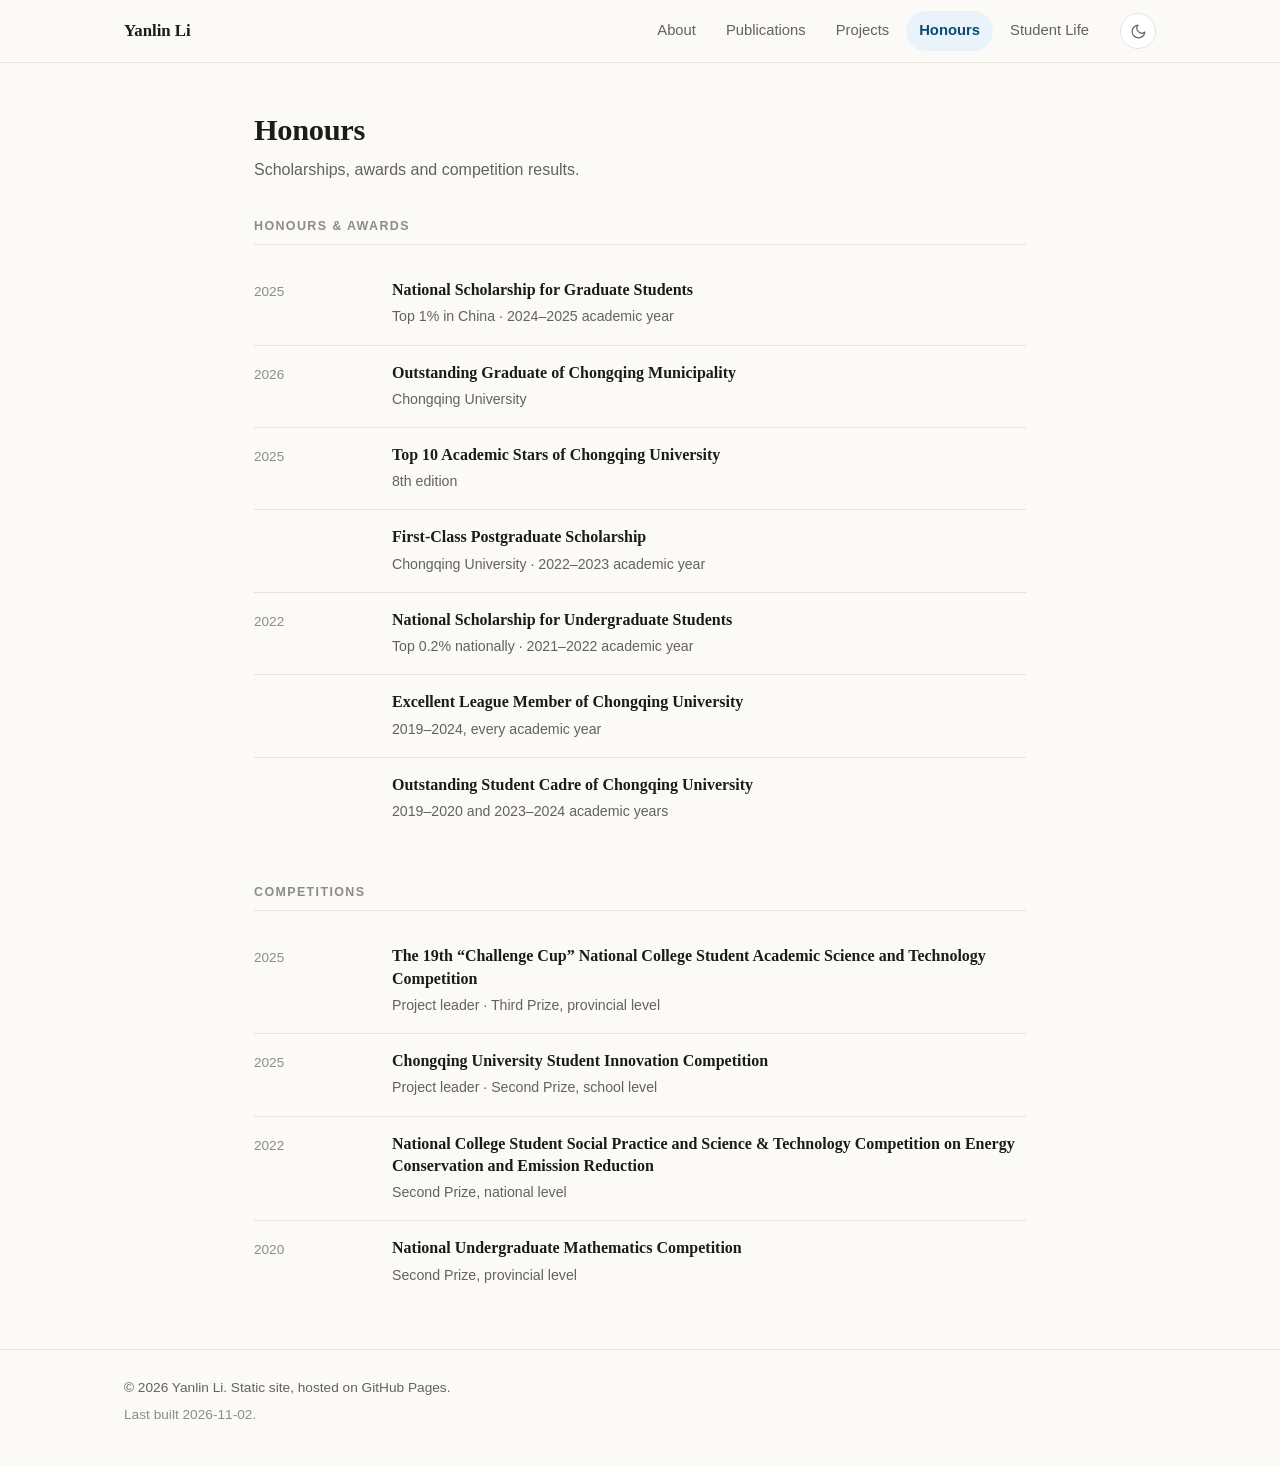
==== commit 390f80ad: "Academic homepage: About, Publications, Projects, CV, Videos" ====
--- a/cv.html
+++ b/cv.html
@@ -38,9 +38,10 @@
 <footer class="footer">
   <div class="wrap">
     <p>© 2026 Yanlin Li. Static site, hosted on GitHub Pages.</p>
-    <p class="dim">Last built 2026-10-31.</p>
+    <p class="dim">Last built 2026-11-02.</p>
   </div>
 </footer>
 <script src="assets/site.js"></script>
+<script data-goatcounter="https://liyanlin.goatcounter.com/count" async src="https://gc.zgo.at/count.js"></script>
 </body>
 </html>
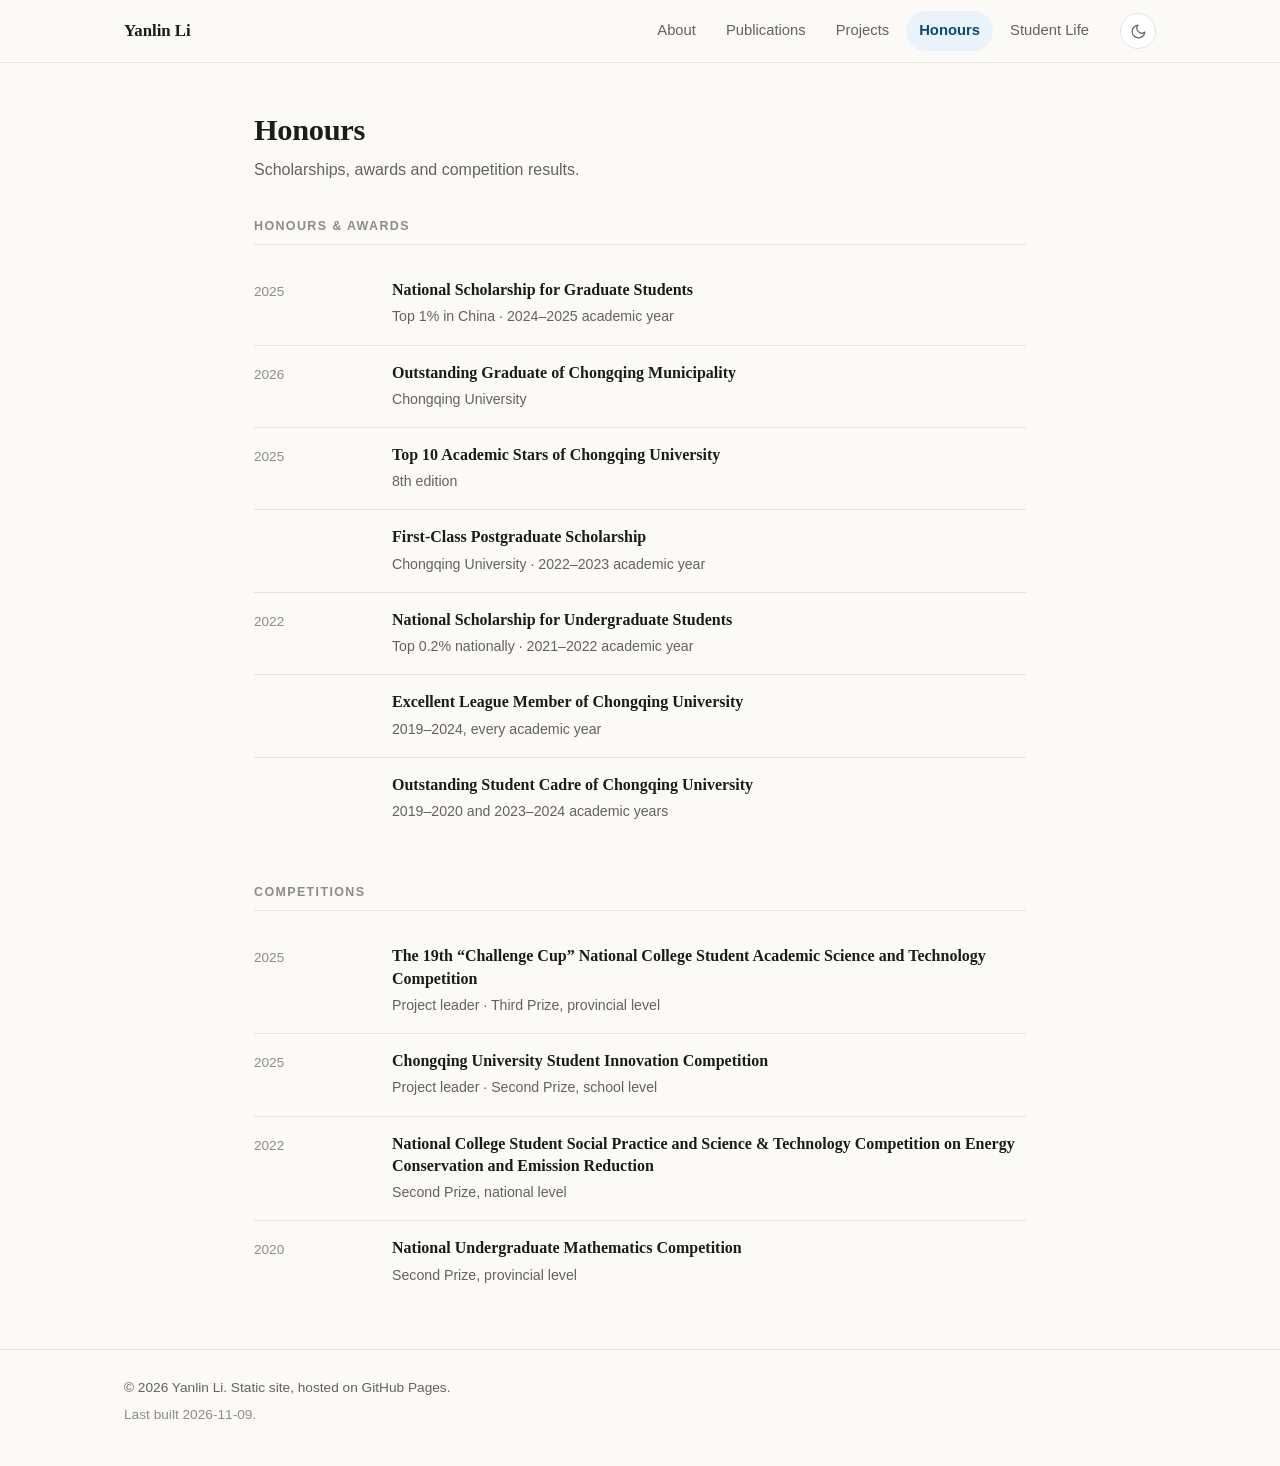
==== commit e847f4ff: "Academic homepage: About, Publications, Projects, CV, Videos" ====
--- a/cv.html
+++ b/cv.html
@@ -38,7 +38,7 @@
 <footer class="footer">
   <div class="wrap">
     <p>© 2026 Yanlin Li. Static site, hosted on GitHub Pages.</p>
-    <p class="dim">Last built 2026-11-02.</p>
+    <p class="dim">Last built 2026-11-09.</p>
   </div>
 </footer>
 <script src="assets/site.js"></script>
